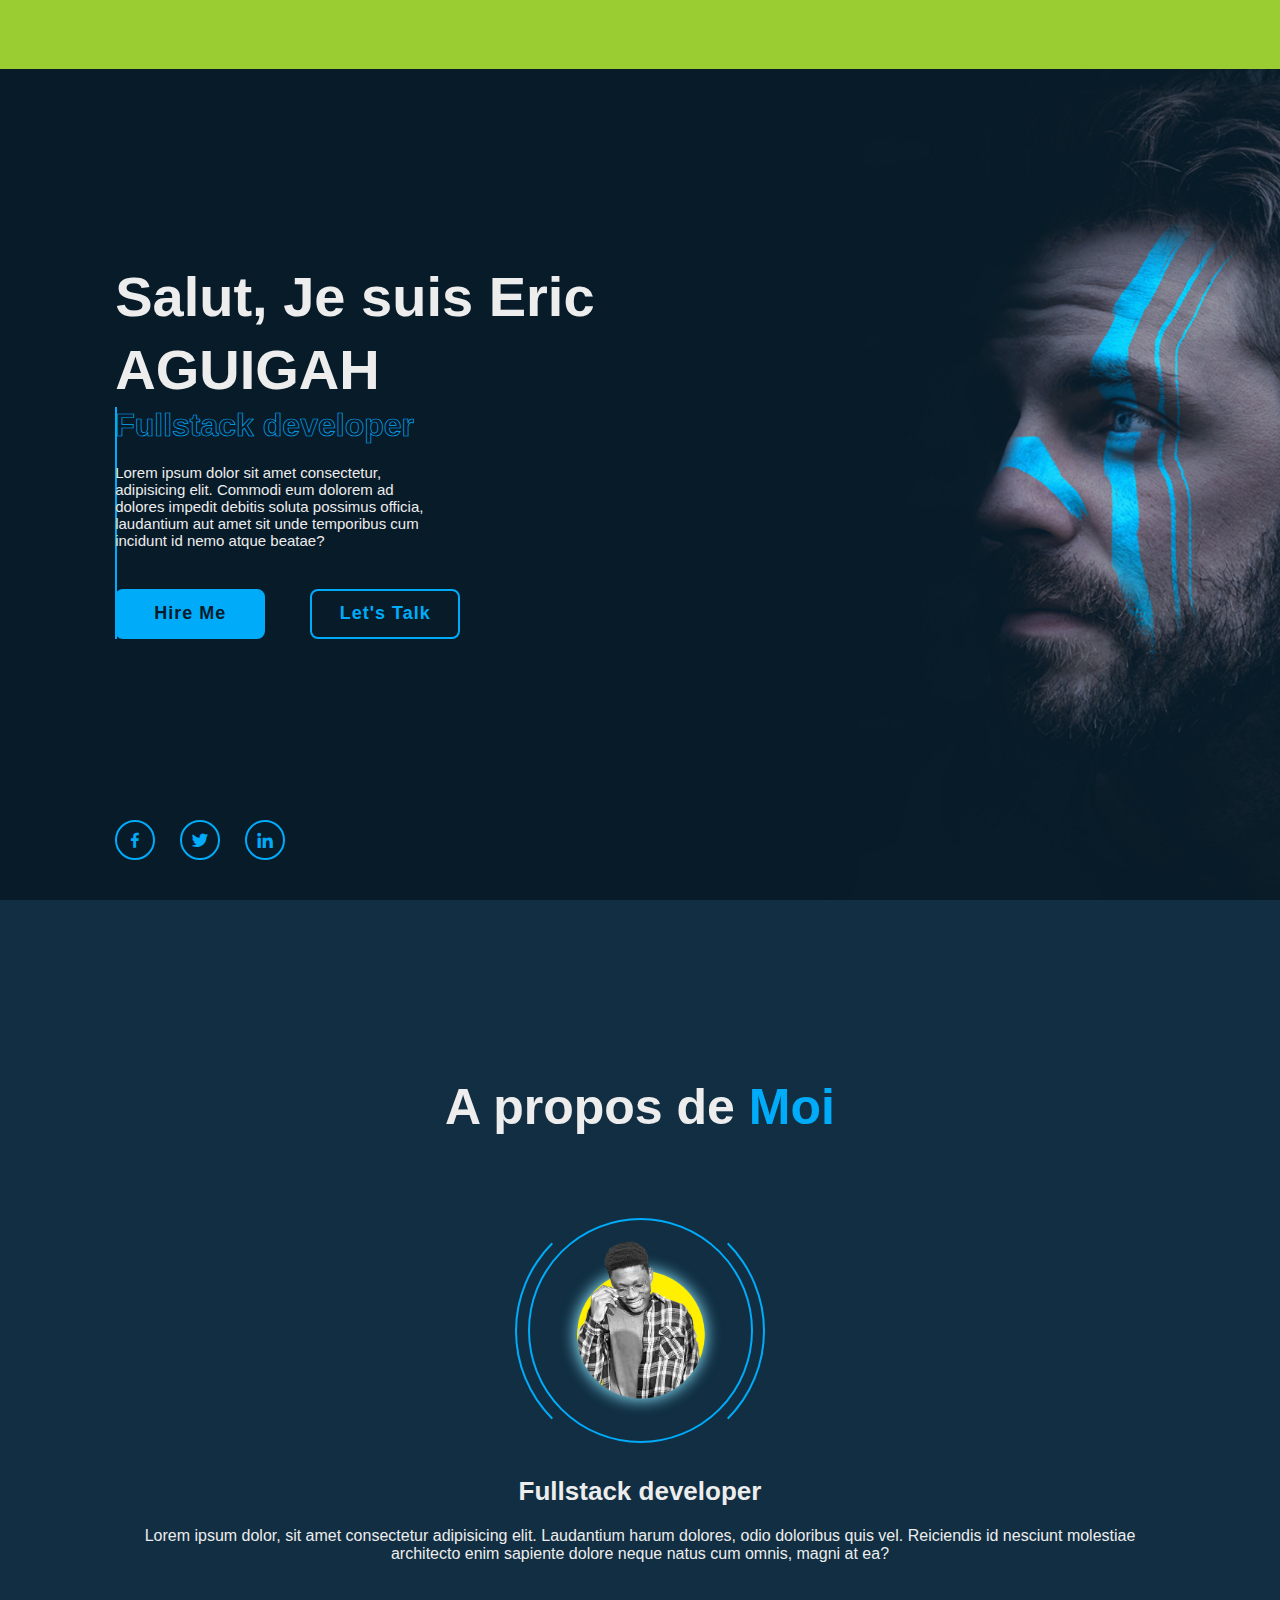
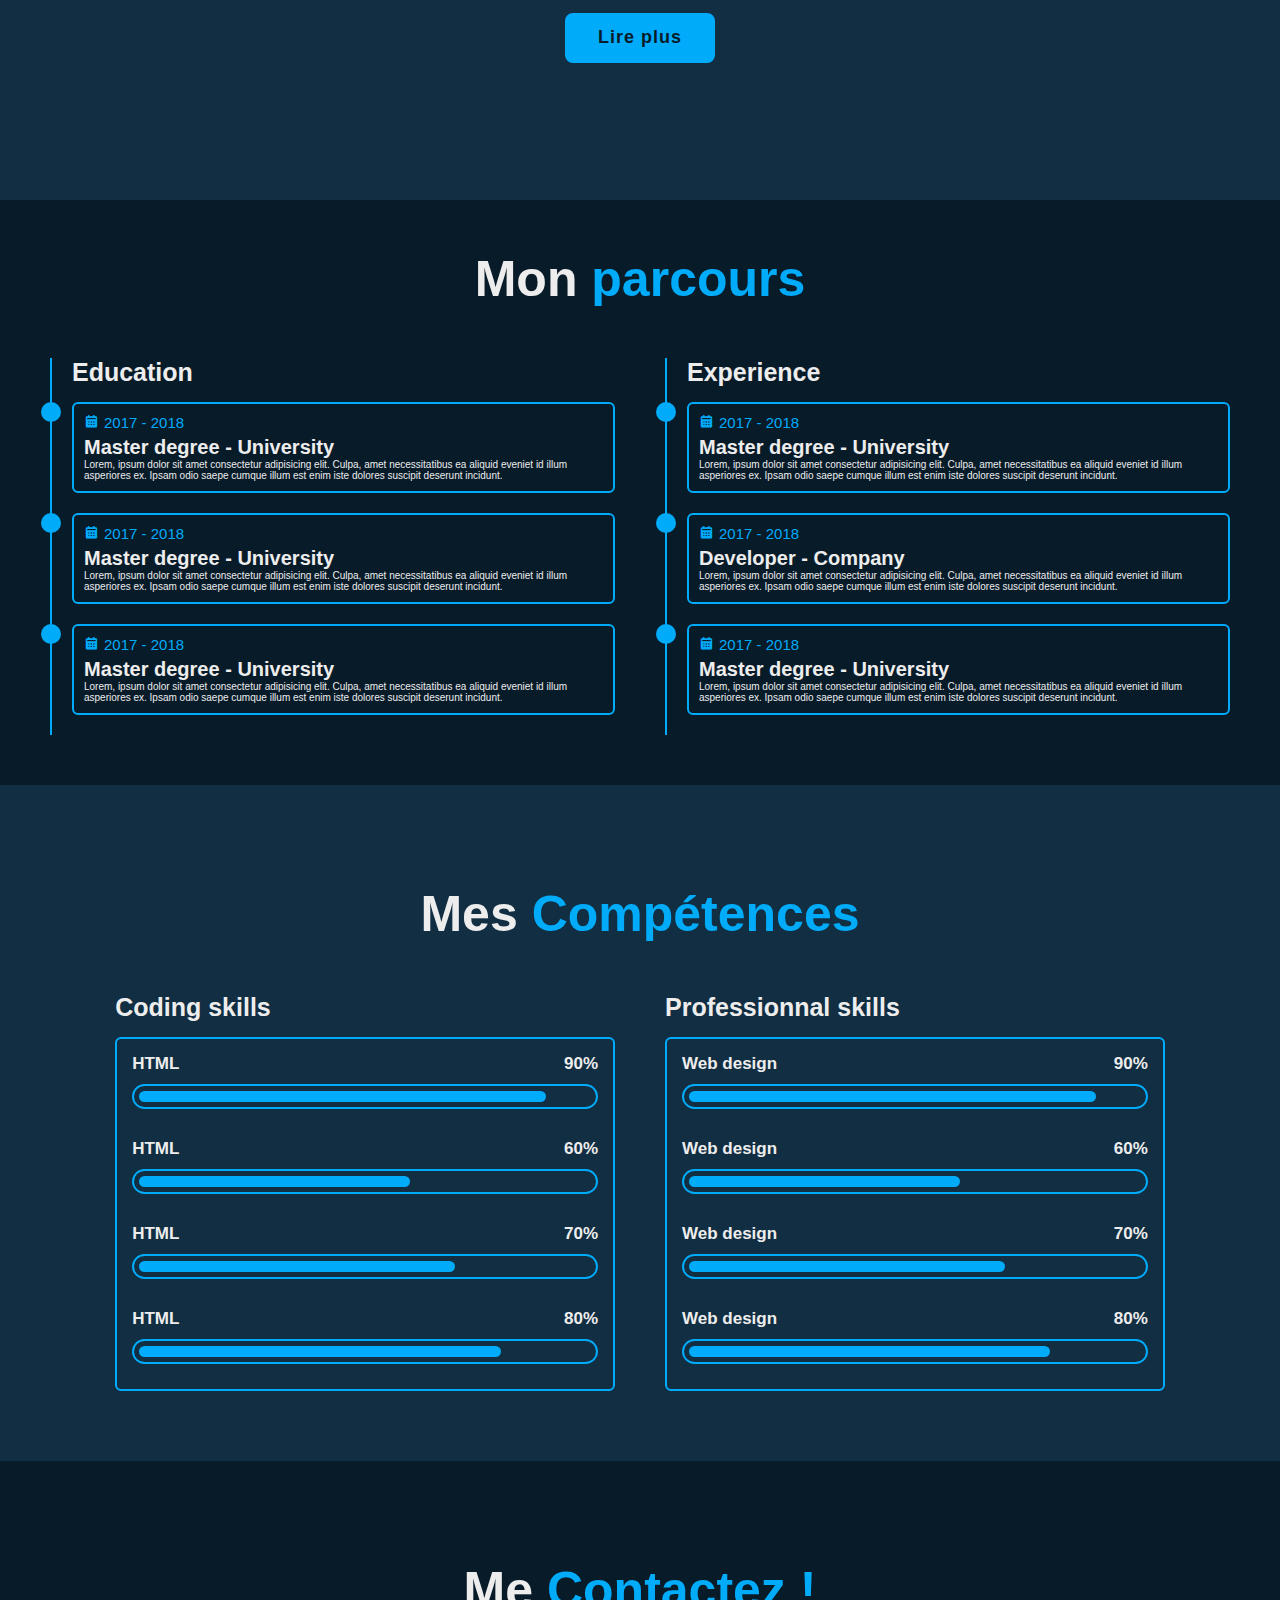
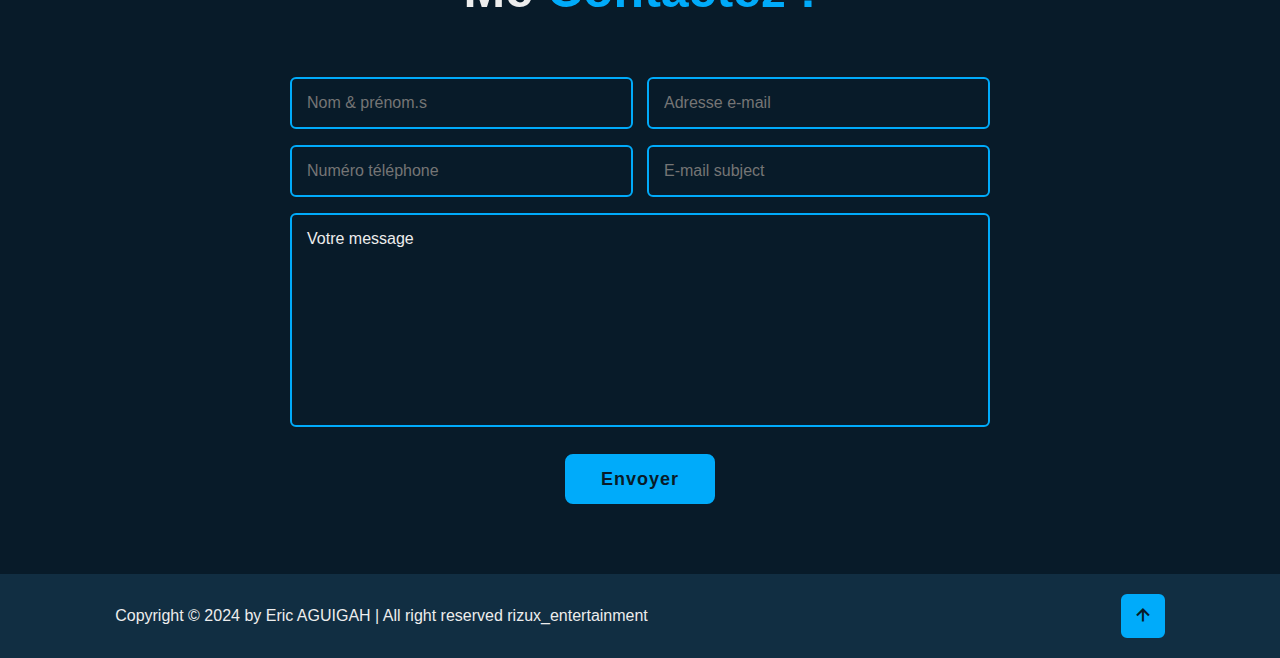
==== index.html @ 4c7e25c9 "Upload V1 de mon portfolio" ====
<!DOCTYPE html>
<html lang="en">
<head>
    <meta charset="UTF-8">
    <meta name="viewport" content="width=device-width, initial-scale=1.0">
    <link rel="stylesheet" href="styles.css">
    <link href='https://unpkg.com/boxicons@2.1.4/css/boxicons.min.css' rel='stylesheet'>
    <title>Eric AGUIGAH | Portfolio</title>
</head>
<body>

    <header class="header">
        <a href="#" class="logo">Eric AGUIGAH. <span class="animate" style="--i:1;"></span></a>

        <div class="bx bx-menu" id="menu-icon"></div>
        <nav class="navbar">
            <a href="#home" class="active">Acceuil</a>
            <a href="#about">A propos</a>
            <a href="#education">Education</a>
            <a href="#skills">Compétences</a>
            <a href="#contact">Contact</a>

            <span class="active-nav"></span>
            <span class="animate" style="--i:2;"></span>
        </nav>
    </header>

    <section class="home" id="home">
        <div class="home-content">
            <h1>Salut, Je suis <span>Eric AGUIGAH</span></h1>
            <div class="text-animate">
                <h3>Fullstack developer</h3>
                <p>Lorem ipsum dolor sit amet consectetur, adipisicing elit. Commodi eum dolorem ad dolores impedit debitis soluta possimus officia, laudantium aut amet sit unde temporibus cum incidunt id nemo atque beatae?</p>
                <div class="btn-box">
                    <a href="#" class="btn">Hire Me</a>
                    <a href="#" class="btn">Let's Talk</a>
                </div>
            </div>
            <div class="home-sci">
                <a href="#"><i class="bx bxl-facebook"></i></a>
                <a href="#"><i class="bx bxl-twitter"></i></a>
                <a href="#"><i class="bx bxl-linkedin"></i></a>
            </div>
            <div class="home-imgHover"></div>
        </div>
    </section>


    <!-- Design de la section a propos -->


    <section class="about" id="about">
        <h2 class="heading">A propos de <span>Moi</span></h2>
        <div class="about-img">
            <img src="images/Moi Profil.png" alt="">
            <span class="circle-spin"></span>
        </div>

        <div class="about-content">
            <h3>Fullstack developer</h3>
            <p>Lorem ipsum dolor, sit amet consectetur adipisicing elit. Laudantium harum dolores, odio doloribus quis vel. Reiciendis id nesciunt molestiae architecto enim sapiente dolore neque natus cum omnis, magni at ea?</p>
        </div>

        <div class="btn-box btns">
            <a href="#" class="btn">Lire plus</a>
        </div>
    </section>


    <!-- Design de la section education -->

    <section class="education" id="education">
        <h2 class="heading">Mon <span>parcours</span></h2>
        <div class="education-row">
            <div class="education-column">
                <h3 class="title">Education</h3>
                <div class="education-box">
                    <div class="education-content">
                        <div class="content">
                            <div class="year"><i class="bx bxs-calendar"></i>2017 - 2018</div>
                            <h3>Master degree - University</h3>
                            <p>Lorem, ipsum dolor sit amet consectetur adipisicing elit. Culpa, amet necessitatibus ea aliquid eveniet id illum asperiores ex. Ipsam odio saepe cumque illum est enim iste dolores suscipit deserunt incidunt.</p>

                        </div>
                    </div>

                    <div class="education-content">
                        <div class="content">
                            <div class="year"><i class="bx bxs-calendar"></i>2017 - 2018</div>
                            <h3>Master degree - University</h3>
                            <p>Lorem, ipsum dolor sit amet consectetur adipisicing elit. Culpa, amet necessitatibus ea aliquid eveniet id illum asperiores ex. Ipsam odio saepe cumque illum est enim iste dolores suscipit deserunt incidunt.</p>
                            
                        </div>
                    </div>

                    <div class="education-content">
                        <div class="content">
                            <div class="year"><i class="bx bxs-calendar"></i>2017 - 2018</div>
                            <h3>Master degree - University</h3>
                            <p>Lorem, ipsum dolor sit amet consectetur adipisicing elit. Culpa, amet necessitatibus ea aliquid eveniet id illum asperiores ex. Ipsam odio saepe cumque illum est enim iste dolores suscipit deserunt incidunt.</p>
                            
                        </div>
                    </div>

                    
                </div>
            </div>

            <div class="education-column">
                <h3 class="title">Experience</h3>
                <div class="education-box">
                    <div class="education-content">
                        <div class="content">
                            <div class="year"><i class="bx bxs-calendar"></i>2017 - 2018</div>
                            <h3>Master degree - University</h3>
                            <p>Lorem, ipsum dolor sit amet consectetur adipisicing elit. Culpa, amet necessitatibus ea aliquid eveniet id illum asperiores ex. Ipsam odio saepe cumque illum est enim iste dolores suscipit deserunt incidunt.</p>

                        </div>
                    </div>

                    <div class="education-content">
                        <div class="content">
                            <div class="year"><i class="bx bxs-calendar"></i>2017 - 2018</div>
                            <h3>Developer - Company</h3>
                            <p>Lorem, ipsum dolor sit amet consectetur adipisicing elit. Culpa, amet necessitatibus ea aliquid eveniet id illum asperiores ex. Ipsam odio saepe cumque illum est enim iste dolores suscipit deserunt incidunt.</p>
                            
                        </div>
                    </div>

                    <div class="education-content">
                        <div class="content">
                            <div class="year"><i class="bx bxs-calendar"></i>2017 - 2018</div>
                            <h3>Master degree - University</h3>
                            <p>Lorem, ipsum dolor sit amet consectetur adipisicing elit. Culpa, amet necessitatibus ea aliquid eveniet id illum asperiores ex. Ipsam odio saepe cumque illum est enim iste dolores suscipit deserunt incidunt.</p>
                            
                        </div>
                    </div>

                    
                </div>
            </div>
        </div>
    </section>

    <!-- Design de la section compétences -->


    <section class="skills" id="skills">
        <h2 class="heading">Mes <span>Compétences</span></h2>
        <div class="skills-row">
            <div class="skills-column">
                <h3 class="title">Coding skills</h3>
                <div class="skills-box">
                    <div class="skills-content">
                        <div class="progress">
                            <h3>HTML <span>90%</span></h3>
                            <div class="bar"><span></span></div>
                        </div>

                        <div class="progress">
                            <h3>HTML <span>60%</span></h3>
                            <div class="bar"><span></span></div>
                        </div>

                        <div class="progress">
                            <h3>HTML <span>70%</span></h3>
                            <div class="bar"><span></span></div>
                        </div>

                        <div class="progress">
                            <h3>HTML <span>80%</span></h3>
                            <div class="bar"><span></span></div>
                        </div>
                    </div>
                </div>
            </div>

            <div class="skills-column">
                <h3 class="title">Professionnal skills</h3>
                <div class="skills-box">
                    <div class="skills-content">
                        <div class="progress">
                            <h3>Web design <span>90%</span></h3>
                            <div class="bar"><span></span></div>
                        </div>

                        <div class="progress">
                            <h3>Web design <span>60%</span></h3>
                            <div class="bar"><span></span></div>
                        </div>

                        <div class="progress">
                            <h3>Web design <span>70%</span></h3>
                            <div class="bar"><span></span></div>
                        </div>

                        <div class="progress">
                            <h3>Web design <span>80%</span></h3>
                            <div class="bar"><span></span></div>
                        </div>
                    </div>
                </div>
            </div>
        </div>
    </section>

    <!-- Design de la section contact -->

    <section class="contact" id="contact">
        <h2 class="heading">Me <span>Contactez !</span></h2>
        <form action="#">
            <div class="input-box">
                <div class="input-field">
                    <input type="text" name="NomComplet" placeholder="Nom & prénom.s" id="" required>
                    <span class="focus"></span>
                </div>

                <div class="input-field">
                    <input type="email" name="NomComplet" placeholder="Adresse e-mail" id="" required>
                    <span class="focus"></span>
                </div>
                
            </div>

            <div class="input-box">
                <div class="input-field">
                    <input type="number" name="NomComplet" placeholder="Numéro téléphone" id="" required>
                    <span class="focus"></span>
                </div>

                <div class="input-field">
                    <input type="text" name="NomComplet" placeholder="E-mail subject" id="" required>
                    <span class="focus"></span>
                </div>
                
            </div>

            <div class="textarea-field">
                <textarea name="" id="" cols="30" rows="10" placeholder="Votre message"></textarea>
                <span class="focus"></span>
            </div>

            <div class="btn-box btns">
                <button type="submit" class="btn">Envoyer</button>
            </div>
        </form>
    </section>

    <!-- Design de la section footer -->


    <footer class="footer">
        <div class="footer-text">
            <p>Copyright &copy; 2024 by Eric AGUIGAH | All right reserved rizux_entertainment</p>
        </div>

        <div class="footer-iconTop">
            <a href=""><i class="bx bx-up-arrow-alt"></i></a>
        </div>
    </footer>

    <script src="script.js"></script>
</body>
</html>
---- styles.css ----
* {
  margin: 0;
  padding: 0;
  text-decoration: none;
  box-sizing: border-box;
  border: none;
  scroll-behavior: smooth;
  font-family: "Poppins", sans-serif;
}

:root {
  --bg-color: #081b29;
  --second-bg-color: #112e42;
  --text-color: #ededed;
  --main-color: #00abfa;
}

html {
  font-size: 62.5%;
  overflow-x: hidden;
}

body {
  background: var(--bg-color);
  color: var(--text-color);
}

.header {
  position: fixed;
  top: 0;
  left: 0;
  width: 100%;
  padding: 2rem 9%;
  display: flex;
  justify-content: space-between;
  background: transparent;
  align-items: center;
  z-index: 100;
  transition: 0.3s;
}

.header.sticky {
  background: var(--bg-color);
}

.logo {
  font-size: 2.5rem;
  color: var(--text-color);
  font-weight: 600;
}

.navbar a {
  font-size: 1.7rem;
  color: var(--text-color);
  font-weight: 500;
  margin-left: 3.5rem;
  transition: 0.3s;
}

.navbar a:hover,
.navbar a.active {
  color: var(--main-color);
}

#menu-icon {
  font-size: 3.5rem;
  color: var(--text-color);
  cursor: pointer;
  display: none;
}

section {
  min-height: 100vh;
  padding: 10rem 9% 2rem;
}

.home {
  display: flex;
  align-items: center;
  padding: 0 9%;
  background: url("images/home.jpg") no-repeat;
  background-size: cover;
}

.home-content {
  max-width: 60rem;
  z-index: 99;
}

.home-content h1 {
  font-size: 5.6rem;
  font-weight: 700;
  line-height: 1.3;
}

.home-content h1 span {
  color: var(--text-color);
}

.home-content .text-animate {
  position: relative;
  width: 32.9rem;
}

.home-content .text-animate h3 {
  font-size: 3.2rem;
  font-weight: 700;
  color: transparent;
  -webkit-text-stroke: 0.7px var(--main-color);
  background-image: linear-gradient(var(--main-color), var(--main-color));
  background-repeat: no-repeat;
  -webkit-background-clip: text;
  background-position: -33rem 0;
  animation: homeBgText 6s linear infinite;
  animation-delay: ss2s;
}

.home-content .text-animate h3::before {
  content: "";
  position: absolute;
  top: 0;
  left: 0;
  width: 0;
  height: 100%;
  border-right: 2px solid var(--main-color);
  z-index: -1;
  animation: homeCursorText 6s linear infinite;
  animation-delay: 2s;
}

.home-content p {
  font-size: 1.5rem;
  margin: 2rem 0 4rem;
}

.btn-box {
  position: relative;
  display: flex;
  justify-content: space-between;
  width: 34.5rem;
  height: 5rem;
}

.btn-box .btn {
  position: relative;
  display: inline-flex;
  justify-content: center;
  align-items: center;
  width: 15rem;
  height: 100%;
  background: var(--main-color);
  border: 0.2rem solid var(--main-color);
  border-radius: 0.8rem;
  font-size: 1.8rem;
  font-weight: 600;
  letter-spacing: 0.1rem;
  color: var(--bg-color);
  z-index: 1;
  transition: 0.5s;
  overflow: hidden;
}

.btn-box .btn:hover {
  color: var(--main-color);
}

.btn-box .btn:nth-child(2) {
  background: transparent;
  color: var(--main-color);
}

.btn-box .btn:nth-child(2):hover {
  background: var(--bg-color);
}

.btn-box .btn:nth-child(2)::before {
  background: var(--main-color);
}

.btn-box .btn::before {
  content: "";
  position: absolute;
  top: 0;
  left: 0;
  width: 0;
  height: 100%;
  background: var(--bg-color);
  z-index: -1;
  transition: 0.5s;
}

.btn-box .btn:hover::before {
  width: 100%;
}

.home-sci {
  position: absolute;
  bottom: 4rem;
  width: 170px;
  display: flex;
  justify-content: space-between;
}

.home-sci a {
  position: relative;
  display: inline-flex;
  justify-content: center;
  align-items: center;
  width: 40px;
  height: 40px;
  background: transparent;
  border: 0.2rem solid var(--main-color);
  border-radius: 50%;
  font-size: 20px;
  color: var(--main-color);
  z-index: 1;
  overflow: hidden;
}

.home-sci a:hover {
  color: var(--bg-color);
}

.home-sci a::before {
  content: "";
  position: absolute;
  top: 0;
  left: 0;
  width: 0;
  height: 100%;
  background: var(--main-color);
  z-index: -1;
  transition: 0.5s;
}

.home-sci a:hover::before {
  width: 100%;
}

.home-imgHover {
  position: absolute;
  top: 0;
  right: 0;
  width: 45%;
  height: 100%;
  background: transparent;
  /* border: 2px solid red; */
  transition: 3s;
}

.home-imgHover:hover {
  background: var(--bg-color);
  opacity: 0.8;
}

.about {
  display: flex;
  justify-content: center;
  align-items: center;
  flex-direction: column;
  gap: 2rem;
  background: var(--second-bg-color);
  padding-bottom: 6rem;
}

.heading {
  font-size: 5rem;
  margin-bottom: 5rem;
  text-align: center;
}

span {
  color: var(--main-color);
}

.about-img {
  position: relative;
  width: 25rem;
  height: 25rem;
  border-radius: 50%;
  display: flex;
  justify-content: center;
  align-items: center;
}

.about-img img {
  width: 90%;
  border-radius: 50%;
  border: 0.2rem solid var(--main-color);
}

.about-img .circle-spin {
  position: absolute;
  top: 50%;
  left: 50%;
  transform: translate(-50%, -50%) rotate(0);
  width: 100%;
  height: 100%;
  border-radius: 50%;
  border: 0.2rem solid var(--second-bg-color);
  border: 0.2rem solid var(--second-bg-color);
  border-left: 0.2rem solid var(--main-color);
  border-right: 0.2rem solid var(--main-color);
  animation: aboutSpinner 6s linear infinite;
}

.about-content {
  text-align: center;
}

.about-content h3 {
  font-size: 2.6rem;
}

.about-content p {
  font-size: 1.6rem;
  margin: 2rem 0 3rem;
}

.btn-box.btns {
  display: inline-block;
  width: 15rem;
}

.btn-box.btns a::before {
  background: var(--second-bg-color);
}

.education {
  display: flex;
  justify-content: center;
  align-items: center;
  flex-direction: column;
  min-height: auto;
  padding: 5rem;
}

.education .education-row {
  display: flex;
  flex-wrap: wrap;
  gap: 5rem;
}

.education-row .education-column {
  flex: 1 1 40rem;
}

.education-column .title {
  font-size: 2.5rem;
  margin: 0 0 1.5rem 2rem;
}

.education-column {
  border-left: 0.2rem solid var(--main-color);
}

.education-box .education-content {
  position: relative;
  padding-left: 2rem;
}

.education-box .education-content::before {
  content: "";
  position: absolute;
  top: 0;
  left: -1.1rem;
  width: 2rem;
  height: 2rem;
  background: var(--main-color);
  border-radius: 50%;
}

.education-content .content {
  position: relative;
  padding: 1rem;
  border: 0.2rem solid var(--main-color);
  margin-bottom: 2rem;
  border-radius: 0.6rem;
  overflow: hidden;
}

.education-content .content::before {
  content: "";
  position: absolute;
  top: 0;
  left: 0;
  width: 0;
  height: 100%;
  background: var(--second-bg-color);
  z-index: -1;
  transition: 0.5s;
}

.education-content .content:hover:before {
  width: 100%;
}

.education-content .content .year {
  font-size: 1.5rem;
  color: var(--main-color);
  padding-bottom: 0.5rem;
}

.education-content .content .year i {
  padding-right: 0.5rem;
}

.education-content .content h3 {
  font-size: 2rem;
}

.skills {
  min-height: auto;
  padding-bottom: 7rem;
  background: var(--second-bg-color);
}

.skills .skills-row {
  display: flex;
  flex-wrap: wrap;
  gap: 5rem;
}

.skills-row .skills-column {
  flex: 1 1 40rem;
}

.skills-column .title {
  font-size: 2.5rem;
  margin: 0 0 1.5rem;
}

.skills-box .skills-content {
  position: relative;
  border: 0.2rem solid var(--main-color);
  border-radius: 0.6rem;
  padding: 0.5rem 1.5rem;
  z-index: 1;
  overflow: hidden;
}

.skills-box .skills-content::before {
  content: "";
  position: absolute;
  top: 0;
  left: 0;
  width: 0;
  height: 100%;
  background: var(--bg-color);
  z-index: -1;
  transition: 0.5s;
}

.skills-box .skills-content:hover::before {
  width: 100%;
}

.skills-content .progress {
  padding: 1rem 0;
}

.skills-content .progress h3 {
  font-size: 1.7rem;
  display: flex;
  justify-content: space-between;
}

.skills-content .progress h3 span {
  color: var(--text-color);
}

.skills-content .progress .bar {
  height: 2.5rem;
  border: 0.2rem solid var(--main-color);
  border-radius: 6rem;
  padding: 0.5rem;
  margin: 1rem 0;
}

.skills-content .progress .bar span {
  display: block;
  height: 100%;
  border-radius: 3rem;
  background: var(--main-color);
}

.skills-column:nth-child(1) .skills-content .progress:nth-child(1) .bar span {
  width: 90%;
}

.skills-column:nth-child(1) .skills-content .progress:nth-child(2) .bar span {
  width: 60%;
}

.skills-column:nth-child(1) .skills-content .progress:nth-child(3) .bar span {
  width: 70%;
}

.skills-column:nth-child(1) .skills-content .progress:nth-child(4) .bar span {
  width: 80%;
}

.skills-column:nth-child(2) .skills-content .progress:nth-child(1) .bar span {
  width: 90%;
}

.skills-column:nth-child(2) .skills-content .progress:nth-child(2) .bar span {
  width: 60%;
}

.skills-column:nth-child(2) .skills-content .progress:nth-child(3) .bar span {
  width: 70%;
}

.skills-column:nth-child(2) .skills-content .progress:nth-child(4) .bar span {
  width: 80%;
}

/* Contact design */

.contact {
  min-height: auto;
  padding-bottom: 7rem;
}

.contact form {
  max-width: 70rem;
  margin: 0 auto;
  text-align: center;
}

.contact form .input-box {
  position: relative;
  display: flex;
  justify-content: space-between;
  flex-wrap: wrap;
}

.contact form .input-box .input-field {
  position: relative;
  width: 49%;
  margin: 0.8rem 0;
}

.contact form .input-box .input-field input,
.contact form .textarea-field textarea {
  width: 100%;
  height: 100%;
  padding: 1.5rem;
  font-size: 1.6rem;
  color: var(--text-color);
  background: transparent;
  border-radius: 0.6rem;
  border: 0.2rem solid var(--main-color);
}

.contact form .input-box .input-field input::placeholder {
}

.contact form .textarea-field textarea::placeholder {
  color: var(--text-color);
}

.contact form .focus {
  position: absolute;
  top: 0;
  left: 0;
  width: 0;
  height: 100%;
  background: var(--second-bg-color);
  border-radius: 0.6rem;
  z-index: -1;
  transition: 0.5s;
}

/* .contact form .textarea-field textarea:valid~.focus */

.contact form .input-box .input-field input:focus ~ .focus,
.contact form .input-box .input-field input:valid ~ .focus,
.contact form .textarea-field textarea:focus ~ .focus {
  width: 100%;
}

.contact form .textarea-field {
  position: relative;
  margin: 0.8rem 0 2.7rem;
  display: flex;
}

.contact form .textarea-field textarea {
  resize: none;
}

.contact form .btn-box.btns .btn {
  cursor: pointer;
}

.footer {
  display: flex;
  justify-content: space-between;
  align-items: center;
  flex-wrap: wrap;
  padding: 2rem 9%;
  background: var(--second-bg-color);
}

.footer-text {
  font-size: 1.6rem;
}

.footer-iconTop a {
  position: relative;
  display: inline-flex;
  justify-content: center;
  align-items: center;
  padding: 0.8rem;
  background: var(--main-color);
  border: 0.2rem solid var(--main-color);
  border-radius: 0.6rem;
  z-index: 1;
  overflow: hidden;
}

.footer-iconTop a::before {
  content: "";
  position: absolute;
  top: 0;
  left: 0;
  width: 0;
  height: 100%;
  background: var(--second-bg-color);
  z-index: -1;
  transition: 0.5s;
}

.footer-iconTop a:hover::before {
  width: 100%;
}

.footer-iconTop a i {
  font-size: 2.4rem;
  color: var(--bg-color);
  transition: 0.5s;
}

.footer-iconTop a:hover i {
  color: var(--main-color);
}

/* animation reload and scroll */

.animate {
  position: absolute;
  top: 0;
  left: 0;
  width: 100%;
  height: 100%;
  background: yellowgreen;
  z-index: 98;
  /* animation: animate 3s infinite ease-in-out; */
}

@media (max-width: 1200px) {
  html {
    font-size: 55%;
  }
}

@media (max-width: 991px) {
  .header {
    padding: 2rem 4%;
  }

  section {
    padding: 10rem 4% 2rem;
  }

  .home {
    padding: 0 4%;
  }

  .footer {
    padding: 2rem 4%;
  }
}

@media (max-width: 768px) {
  .header {
    /* padding: 2rem 4%; */
    background: var(--bg-color);
  }

  #menu-icon {
    display: block;
  }

  .navbar {
    position: absolute;
    top: 100%;
    left: -100%;
    width: 100%;
    padding: 1rem 4%;
    z-index: 1;
    background: var(--main-color);
    box-shadow: 0 0.5rem 1rem rgba(0, 0, 0, 0.2);
    transition: 0.25s ease;
    transition-delay: 0.25s;
  }

  .navbar.active {
    left: 0;
    transition-delay: 0s;
  }

  .navbar .active-nav {
    position: absolute;
    top: 0;
    left: -100%;
    width: 100%;
    height: 100%;
    background: var(--bg-color);
    border-top: 0.1rem solid rgba(0, 0, 0, 0.2);
    z-index: -1;
    transition: 0.25s ease;
    transition-delay: 0s;
  }

  .navbar.active .active-nav {
    left: 0;
    transition-delay: 0.25s;
  }

  .navbar a {
    display: block;
    font-size: 2rem;
    margin: 3rem 0;
    transform: translateX(-20rem);
    transition: 0.25s ease;
    transition-delay: 0s;
  }

  .navbar.active a {
    transform: translateX(0);
    transition-delay: 0.25s;
  }

  .home-imgHover {
    pointer-events: none;
    background: var(--bg-color);
    opacity: 0.6;
  }
}

@media (max-width: 520px) {
  html {
    font-size: 50%;
  }

  .home-content h1 {
    display: flex;
    flex-direction: column;
  }

  .home-sci {
    width: 160px;
  }

  .home-sci a {
    width: 38px;
    height: 38px;
  }
}

@media (max-width: 462px) {
  .home-content h1 {
    font-size: 5.2rem;
  }

  .education {
    padding: 10rem 4% 5rem 5%;
  }

  .contact form .input-box .input-field {
    width: 100%;
  }

  .footer {
    flex-direction: column-reverse;
  }

  .footer p {
    margin-top: 2rem;
    text-align: center;
  }
}

@media (max-width: 371px) {
  .home {
    justify-content: center;
    /* transition: .5s ease; */
  }

  .home-content {
    display: flex;
    align-items: center;
    flex-direction: column;
    text-align: center;
  }

  .home-content h1 {
    font-size: 5rem;
  }
}

/* keyframe animation  */

@keyframes homeBgText {
  0%,
  10%,
  100% {
    background-position: -33rem 0;
  }

  65%,
  85% {
    background-position: 0 0;
  }
}

@keyframes homeCursorText {
  0%,
  10%,
  100% {
    width: 0;
  }

  65%,
  78%,
  85% {
    width: 100%;
    opacity: 1;
  }

  75%,
  81% {
    opacity: 0;
  }
}

@keyframes aboutSpinner {
  100% {
    transform: translate(-50%, -50%) rotate(360deg);
  }
}
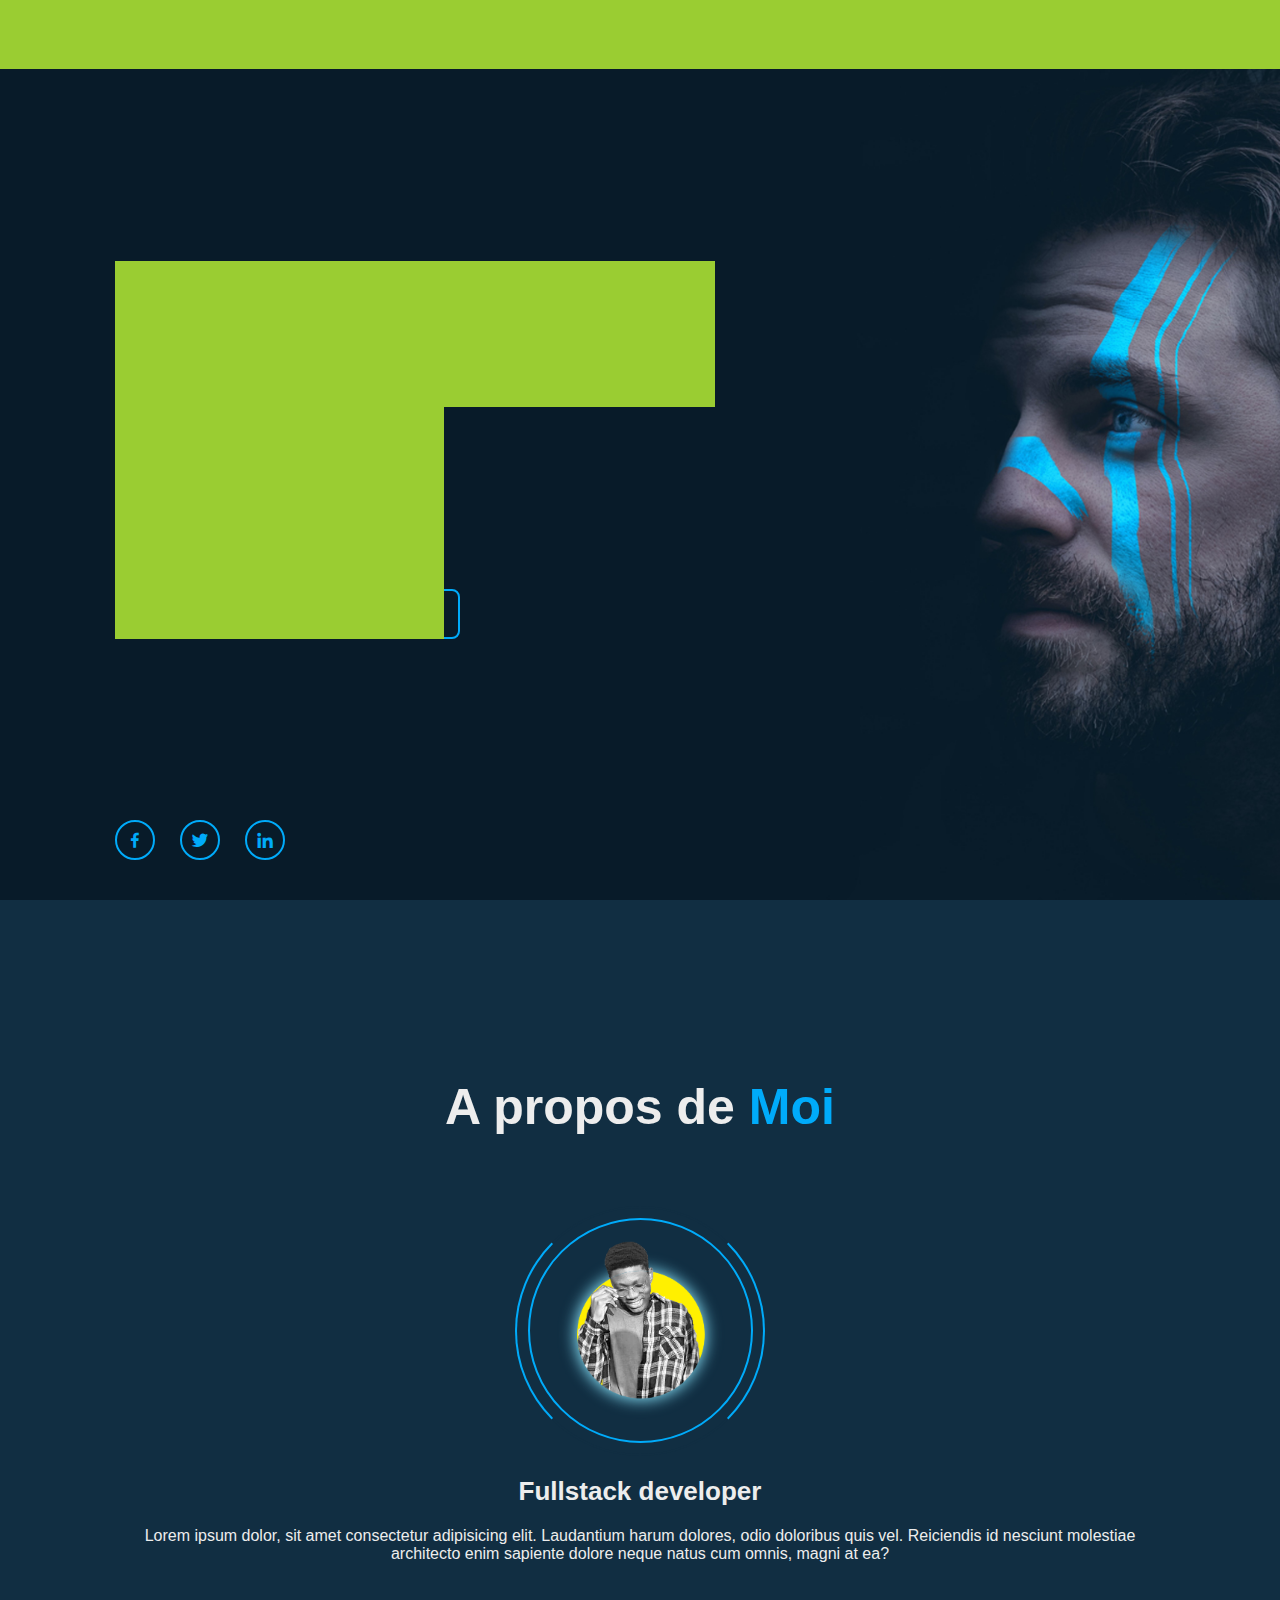
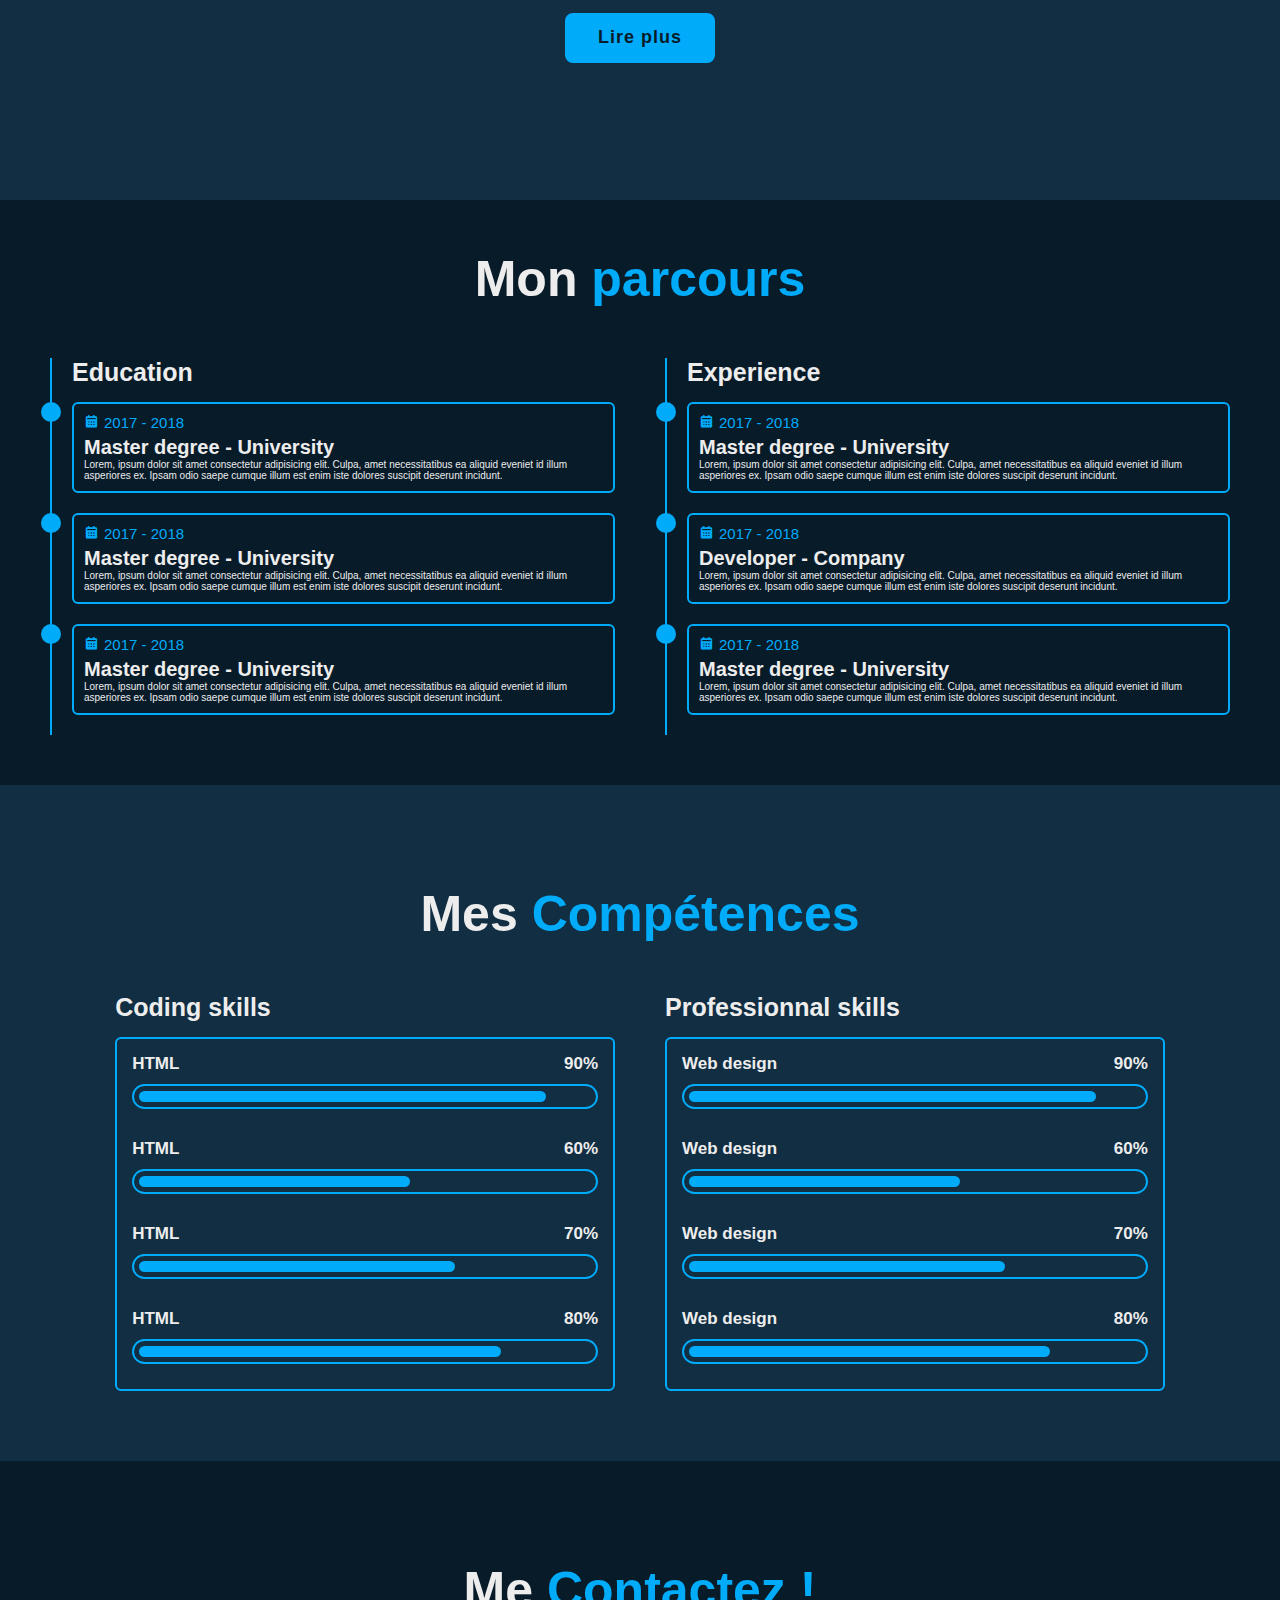
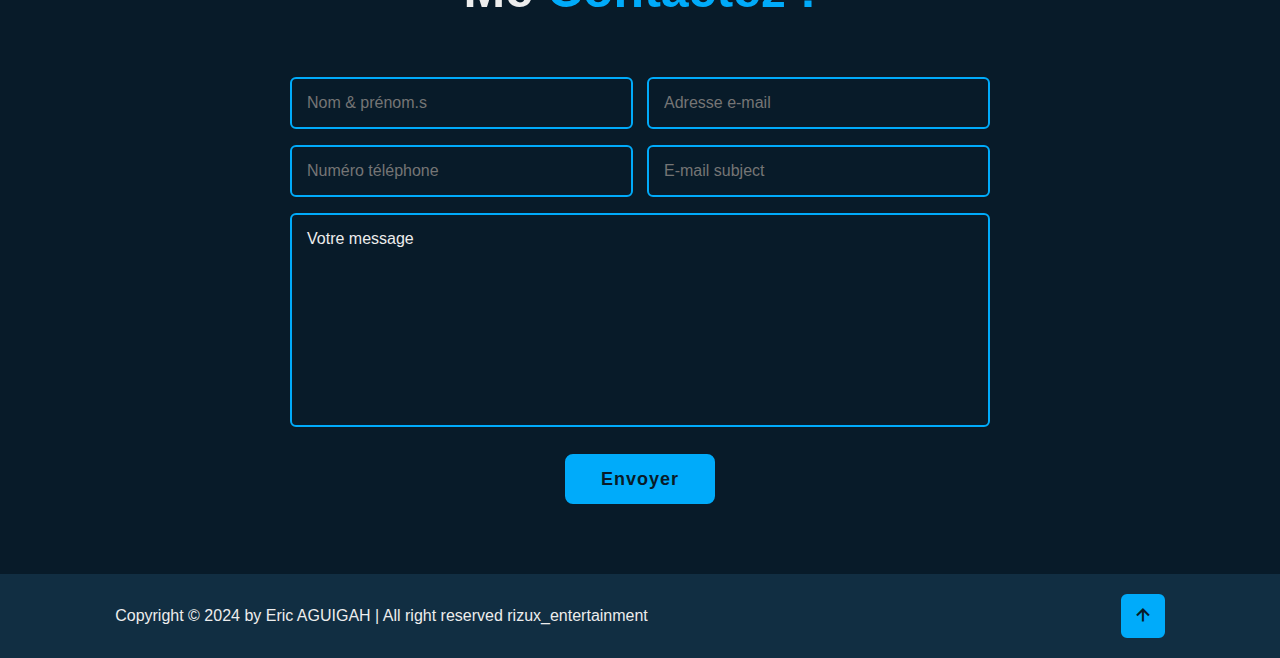
==== commit 21ada2e9: "Avancée mineure" ====
--- a/index.html
+++ b/index.html
@@ -1,264 +1,337 @@
 <!DOCTYPE html>
 <html lang="en">
-<head>
-    <meta charset="UTF-8">
-    <meta name="viewport" content="width=device-width, initial-scale=1.0">
-    <link rel="stylesheet" href="styles.css">
-    <link href='https://unpkg.com/boxicons@2.1.4/css/boxicons.min.css' rel='stylesheet'>
+  <head>
+    <meta charset="UTF-8" />
+    <meta name="viewport" content="width=device-width, initial-scale=1.0" />
+    <link rel="stylesheet" href="styles.css" />
+    <link
+      href="https://unpkg.com/boxicons@2.1.4/css/boxicons.min.css"
+      rel="stylesheet"
+    />
     <title>Eric AGUIGAH | Portfolio</title>
-</head>
-<body>
-
+  </head>
+  <body>
     <header class="header">
-        <a href="#" class="logo">Eric AGUIGAH. <span class="animate" style="--i:1;"></span></a>
-
-        <div class="bx bx-menu" id="menu-icon"></div>
-        <nav class="navbar">
-            <a href="#home" class="active">Acceuil</a>
-            <a href="#about">A propos</a>
-            <a href="#education">Education</a>
-            <a href="#skills">Compétences</a>
-            <a href="#contact">Contact</a>
-
-            <span class="active-nav"></span>
-            <span class="animate" style="--i:2;"></span>
-        </nav>
+      <a href="#" class="logo"
+        >Eric AGUIGAH. <span class="animate" style="--i:1;"></span
+      ></a>
+
+      <div class="bx bx-menu" id="menu-icon"><span class="animate" style="--i:2;"></span></div>
+      <nav class="navbar">
+        <a href="#home" class="active">Acceuil</a>
+        <a href="#about">A propos</a>
+        <a href="#education">Education</a>
+        <a href="#skills">Compétences</a>
+        <a href="#contact">Contact</a>
+
+        <span class="active-nav"></span>
+        <span class="animate" style="--i:2;"></span>
+      </nav>
     </header>
 
-    <section class="home" id="home">
-        <div class="home-content">
-            <h1>Salut, Je suis <span>Eric AGUIGAH</span></h1>
-            <div class="text-animate">
-                <h3>Fullstack developer</h3>
-                <p>Lorem ipsum dolor sit amet consectetur, adipisicing elit. Commodi eum dolorem ad dolores impedit debitis soluta possimus officia, laudantium aut amet sit unde temporibus cum incidunt id nemo atque beatae?</p>
-                <div class="btn-box">
-                    <a href="#" class="btn">Hire Me</a>
-                    <a href="#" class="btn">Let's Talk</a>
-                </div>
-            </div>
-            <div class="home-sci">
-                <a href="#"><i class="bx bxl-facebook"></i></a>
-                <a href="#"><i class="bx bxl-twitter"></i></a>
-                <a href="#"><i class="bx bxl-linkedin"></i></a>
-            </div>
-            <div class="home-imgHover"></div>
-        </div>
-    </section>
-
+    <section class="home show-animate" id="home" >
+      <div class="home-content">
+        <h1>Salut, Je suis <span>Eric AGUIGAH</span><span class="animate" style="--i:2;"></span></h1>
+        <div class="text-animate">
+          <h3>Fullstack developer</h3>
+          <span class="animate" style="--i:3;"></span>
+          <p>
+            Lorem ipsum dolor sit amet consectetur, adipisicing elit. Commodi
+            eum dolorem ad dolores impedit debitis soluta possimus officia,
+            laudantium aut amet sit unde temporibus cum incidunt id nemo atque
+            beatae?
+          </p>
+          <div class="btn-box">
+            <a href="#" class="btn">Hire Me</a>
+            <a href="#" class="btn">Let's Talk</a>
+          </div>
+        </div>
+        <div class="home-sci">
+          <a href="#"><i class="bx bxl-facebook"></i></a>
+          <a href="#"><i class="bx bxl-twitter"></i></a>
+          <a href="#"><i class="bx bxl-linkedin"></i></a>
+        </div>
+        <div class="home-imgHover"></div>
+      </div>
+    </section>
 
     <!-- Design de la section a propos -->
 
-
     <section class="about" id="about">
-        <h2 class="heading">A propos de <span>Moi</span></h2>
-        <div class="about-img">
-            <img src="images/Moi Profil.png" alt="">
-            <span class="circle-spin"></span>
-        </div>
-
-        <div class="about-content">
-            <h3>Fullstack developer</h3>
-            <p>Lorem ipsum dolor, sit amet consectetur adipisicing elit. Laudantium harum dolores, odio doloribus quis vel. Reiciendis id nesciunt molestiae architecto enim sapiente dolore neque natus cum omnis, magni at ea?</p>
+      <h2 class="heading">A propos de <span>Moi</span></h2>
+      <div class="about-img">
+        <img src="images/Moi Profil.png" alt="" />
+        <span class="circle-spin"></span>
+      </div>
+
+      <div class="about-content">
+        <h3>Fullstack developer</h3>
+        <p>
+          Lorem ipsum dolor, sit amet consectetur adipisicing elit. Laudantium
+          harum dolores, odio doloribus quis vel. Reiciendis id nesciunt
+          molestiae architecto enim sapiente dolore neque natus cum omnis, magni
+          at ea?
+        </p>
+      </div>
+
+      <div class="btn-box btns">
+        <a href="#" class="btn">Lire plus</a>
+      </div>
+    </section>
+
+    <!-- Design de la section education -->
+
+    <section class="education" id="education">
+      <h2 class="heading">Mon <span>parcours</span></h2>
+      <div class="education-row">
+        <div class="education-column">
+          <h3 class="title">Education</h3>
+          <div class="education-box">
+            <div class="education-content">
+              <div class="content">
+                <div class="year">
+                  <i class="bx bxs-calendar"></i>2017 - 2018
+                </div>
+                <h3>Master degree - University</h3>
+                <p>
+                  Lorem, ipsum dolor sit amet consectetur adipisicing elit.
+                  Culpa, amet necessitatibus ea aliquid eveniet id illum
+                  asperiores ex. Ipsam odio saepe cumque illum est enim iste
+                  dolores suscipit deserunt incidunt.
+                </p>
+              </div>
+            </div>
+
+            <div class="education-content">
+              <div class="content">
+                <div class="year">
+                  <i class="bx bxs-calendar"></i>2017 - 2018
+                </div>
+                <h3>Master degree - University</h3>
+                <p>
+                  Lorem, ipsum dolor sit amet consectetur adipisicing elit.
+                  Culpa, amet necessitatibus ea aliquid eveniet id illum
+                  asperiores ex. Ipsam odio saepe cumque illum est enim iste
+                  dolores suscipit deserunt incidunt.
+                </p>
+              </div>
+            </div>
+
+            <div class="education-content">
+              <div class="content">
+                <div class="year">
+                  <i class="bx bxs-calendar"></i>2017 - 2018
+                </div>
+                <h3>Master degree - University</h3>
+                <p>
+                  Lorem, ipsum dolor sit amet consectetur adipisicing elit.
+                  Culpa, amet necessitatibus ea aliquid eveniet id illum
+                  asperiores ex. Ipsam odio saepe cumque illum est enim iste
+                  dolores suscipit deserunt incidunt.
+                </p>
+              </div>
+            </div>
+          </div>
+        </div>
+
+        <div class="education-column">
+          <h3 class="title">Experience</h3>
+          <div class="education-box">
+            <div class="education-content">
+              <div class="content">
+                <div class="year">
+                  <i class="bx bxs-calendar"></i>2017 - 2018
+                </div>
+                <h3>Master degree - University</h3>
+                <p>
+                  Lorem, ipsum dolor sit amet consectetur adipisicing elit.
+                  Culpa, amet necessitatibus ea aliquid eveniet id illum
+                  asperiores ex. Ipsam odio saepe cumque illum est enim iste
+                  dolores suscipit deserunt incidunt.
+                </p>
+              </div>
+            </div>
+
+            <div class="education-content">
+              <div class="content">
+                <div class="year">
+                  <i class="bx bxs-calendar"></i>2017 - 2018
+                </div>
+                <h3>Developer - Company</h3>
+                <p>
+                  Lorem, ipsum dolor sit amet consectetur adipisicing elit.
+                  Culpa, amet necessitatibus ea aliquid eveniet id illum
+                  asperiores ex. Ipsam odio saepe cumque illum est enim iste
+                  dolores suscipit deserunt incidunt.
+                </p>
+              </div>
+            </div>
+
+            <div class="education-content">
+              <div class="content">
+                <div class="year">
+                  <i class="bx bxs-calendar"></i>2017 - 2018
+                </div>
+                <h3>Master degree - University</h3>
+                <p>
+                  Lorem, ipsum dolor sit amet consectetur adipisicing elit.
+                  Culpa, amet necessitatibus ea aliquid eveniet id illum
+                  asperiores ex. Ipsam odio saepe cumque illum est enim iste
+                  dolores suscipit deserunt incidunt.
+                </p>
+              </div>
+            </div>
+          </div>
+        </div>
+      </div>
+    </section>
+
+    <!-- Design de la section compétences -->
+
+    <section class="skills" id="skills">
+      <h2 class="heading">Mes <span>Compétences</span></h2>
+      <div class="skills-row">
+        <div class="skills-column">
+          <h3 class="title">Coding skills</h3>
+          <div class="skills-box">
+            <div class="skills-content">
+              <div class="progress">
+                <h3>HTML <span>90%</span></h3>
+                <div class="bar"><span></span></div>
+              </div>
+
+              <div class="progress">
+                <h3>HTML <span>60%</span></h3>
+                <div class="bar"><span></span></div>
+              </div>
+
+              <div class="progress">
+                <h3>HTML <span>70%</span></h3>
+                <div class="bar"><span></span></div>
+              </div>
+
+              <div class="progress">
+                <h3>HTML <span>80%</span></h3>
+                <div class="bar"><span></span></div>
+              </div>
+            </div>
+          </div>
+        </div>
+
+        <div class="skills-column">
+          <h3 class="title">Professionnal skills</h3>
+          <div class="skills-box">
+            <div class="skills-content">
+              <div class="progress">
+                <h3>Web design <span>90%</span></h3>
+                <div class="bar"><span></span></div>
+              </div>
+
+              <div class="progress">
+                <h3>Web design <span>60%</span></h3>
+                <div class="bar"><span></span></div>
+              </div>
+
+              <div class="progress">
+                <h3>Web design <span>70%</span></h3>
+                <div class="bar"><span></span></div>
+              </div>
+
+              <div class="progress">
+                <h3>Web design <span>80%</span></h3>
+                <div class="bar"><span></span></div>
+              </div>
+            </div>
+          </div>
+        </div>
+      </div>
+    </section>
+
+    <!-- Design de la section contact -->
+
+    <section class="contact" id="contact">
+      <h2 class="heading">Me <span>Contactez !</span></h2>
+      <form action="#">
+        <div class="input-box">
+          <div class="input-field">
+            <input
+              type="text"
+              name="NomComplet"
+              placeholder="Nom & prénom.s"
+              id=""
+              required
+            />
+            <span class="focus"></span>
+          </div>
+
+          <div class="input-field">
+            <input
+              type="email"
+              name="NomComplet"
+              placeholder="Adresse e-mail"
+              id=""
+              required
+            />
+            <span class="focus"></span>
+          </div>
+        </div>
+
+        <div class="input-box">
+          <div class="input-field">
+            <input
+              type="number"
+              name="NomComplet"
+              placeholder="Numéro téléphone"
+              id=""
+              required
+            />
+            <span class="focus"></span>
+          </div>
+
+          <div class="input-field">
+            <input
+              type="text"
+              name="NomComplet"
+              placeholder="E-mail subject"
+              id=""
+              required
+            />
+            <span class="focus"></span>
+          </div>  
+        </div>
+
+        <div class="textarea-field">
+          <textarea
+            name=""
+            id=""
+            cols="30"
+            rows="10"
+            placeholder="Votre message"
+          ></textarea>
+          <span class="focus"></span>
         </div>
 
         <div class="btn-box btns">
-            <a href="#" class="btn">Lire plus</a>
-        </div>
-    </section>
-
-
-    <!-- Design de la section education -->
-
-    <section class="education" id="education">
-        <h2 class="heading">Mon <span>parcours</span></h2>
-        <div class="education-row">
-            <div class="education-column">
-                <h3 class="title">Education</h3>
-                <div class="education-box">
-                    <div class="education-content">
-                        <div class="content">
-                            <div class="year"><i class="bx bxs-calendar"></i>2017 - 2018</div>
-                            <h3>Master degree - University</h3>
-                            <p>Lorem, ipsum dolor sit amet consectetur adipisicing elit. Culpa, amet necessitatibus ea aliquid eveniet id illum asperiores ex. Ipsam odio saepe cumque illum est enim iste dolores suscipit deserunt incidunt.</p>
-
-                        </div>
-                    </div>
-
-                    <div class="education-content">
-                        <div class="content">
-                            <div class="year"><i class="bx bxs-calendar"></i>2017 - 2018</div>
-                            <h3>Master degree - University</h3>
-                            <p>Lorem, ipsum dolor sit amet consectetur adipisicing elit. Culpa, amet necessitatibus ea aliquid eveniet id illum asperiores ex. Ipsam odio saepe cumque illum est enim iste dolores suscipit deserunt incidunt.</p>
-                            
-                        </div>
-                    </div>
-
-                    <div class="education-content">
-                        <div class="content">
-                            <div class="year"><i class="bx bxs-calendar"></i>2017 - 2018</div>
-                            <h3>Master degree - University</h3>
-                            <p>Lorem, ipsum dolor sit amet consectetur adipisicing elit. Culpa, amet necessitatibus ea aliquid eveniet id illum asperiores ex. Ipsam odio saepe cumque illum est enim iste dolores suscipit deserunt incidunt.</p>
-                            
-                        </div>
-                    </div>
-
-                    
-                </div>
-            </div>
-
-            <div class="education-column">
-                <h3 class="title">Experience</h3>
-                <div class="education-box">
-                    <div class="education-content">
-                        <div class="content">
-                            <div class="year"><i class="bx bxs-calendar"></i>2017 - 2018</div>
-                            <h3>Master degree - University</h3>
-                            <p>Lorem, ipsum dolor sit amet consectetur adipisicing elit. Culpa, amet necessitatibus ea aliquid eveniet id illum asperiores ex. Ipsam odio saepe cumque illum est enim iste dolores suscipit deserunt incidunt.</p>
-
-                        </div>
-                    </div>
-
-                    <div class="education-content">
-                        <div class="content">
-                            <div class="year"><i class="bx bxs-calendar"></i>2017 - 2018</div>
-                            <h3>Developer - Company</h3>
-                            <p>Lorem, ipsum dolor sit amet consectetur adipisicing elit. Culpa, amet necessitatibus ea aliquid eveniet id illum asperiores ex. Ipsam odio saepe cumque illum est enim iste dolores suscipit deserunt incidunt.</p>
-                            
-                        </div>
-                    </div>
-
-                    <div class="education-content">
-                        <div class="content">
-                            <div class="year"><i class="bx bxs-calendar"></i>2017 - 2018</div>
-                            <h3>Master degree - University</h3>
-                            <p>Lorem, ipsum dolor sit amet consectetur adipisicing elit. Culpa, amet necessitatibus ea aliquid eveniet id illum asperiores ex. Ipsam odio saepe cumque illum est enim iste dolores suscipit deserunt incidunt.</p>
-                            
-                        </div>
-                    </div>
-
-                    
-                </div>
-            </div>
-        </div>
-    </section>
-
-    <!-- Design de la section compétences -->
-
-
-    <section class="skills" id="skills">
-        <h2 class="heading">Mes <span>Compétences</span></h2>
-        <div class="skills-row">
-            <div class="skills-column">
-                <h3 class="title">Coding skills</h3>
-                <div class="skills-box">
-                    <div class="skills-content">
-                        <div class="progress">
-                            <h3>HTML <span>90%</span></h3>
-                            <div class="bar"><span></span></div>
-                        </div>
-
-                        <div class="progress">
-                            <h3>HTML <span>60%</span></h3>
-                            <div class="bar"><span></span></div>
-                        </div>
-
-                        <div class="progress">
-                            <h3>HTML <span>70%</span></h3>
-                            <div class="bar"><span></span></div>
-                        </div>
-
-                        <div class="progress">
-                            <h3>HTML <span>80%</span></h3>
-                            <div class="bar"><span></span></div>
-                        </div>
-                    </div>
-                </div>
-            </div>
-
-            <div class="skills-column">
-                <h3 class="title">Professionnal skills</h3>
-                <div class="skills-box">
-                    <div class="skills-content">
-                        <div class="progress">
-                            <h3>Web design <span>90%</span></h3>
-                            <div class="bar"><span></span></div>
-                        </div>
-
-                        <div class="progress">
-                            <h3>Web design <span>60%</span></h3>
-                            <div class="bar"><span></span></div>
-                        </div>
-
-                        <div class="progress">
-                            <h3>Web design <span>70%</span></h3>
-                            <div class="bar"><span></span></div>
-                        </div>
-
-                        <div class="progress">
-                            <h3>Web design <span>80%</span></h3>
-                            <div class="bar"><span></span></div>
-                        </div>
-                    </div>
-                </div>
-            </div>
-        </div>
-    </section>
-
-    <!-- Design de la section contact -->
-
-    <section class="contact" id="contact">
-        <h2 class="heading">Me <span>Contactez !</span></h2>
-        <form action="#">
-            <div class="input-box">
-                <div class="input-field">
-                    <input type="text" name="NomComplet" placeholder="Nom & prénom.s" id="" required>
-                    <span class="focus"></span>
-                </div>
-
-                <div class="input-field">
-                    <input type="email" name="NomComplet" placeholder="Adresse e-mail" id="" required>
-                    <span class="focus"></span>
-                </div>
-                
-            </div>
-
-            <div class="input-box">
-                <div class="input-field">
-                    <input type="number" name="NomComplet" placeholder="Numéro téléphone" id="" required>
-                    <span class="focus"></span>
-                </div>
-
-                <div class="input-field">
-                    <input type="text" name="NomComplet" placeholder="E-mail subject" id="" required>
-                    <span class="focus"></span>
-                </div>
-                
-            </div>
-
-            <div class="textarea-field">
-                <textarea name="" id="" cols="30" rows="10" placeholder="Votre message"></textarea>
-                <span class="focus"></span>
-            </div>
-
-            <div class="btn-box btns">
-                <button type="submit" class="btn">Envoyer</button>
-            </div>
-        </form>
+          <button type="submit" class="btn">Envoyer</button>
+        </div>
+      </form>
     </section>
 
     <!-- Design de la section footer -->
 
-
     <footer class="footer">
-        <div class="footer-text">
-            <p>Copyright &copy; 2024 by Eric AGUIGAH | All right reserved rizux_entertainment</p>
-        </div>
-
-        <div class="footer-iconTop">
-            <a href=""><i class="bx bx-up-arrow-alt"></i></a>
-        </div>
+      <div class="footer-text">
+        <p>
+          Copyright &copy; 2024 by Eric AGUIGAH | All right reserved
+          rizux_entertainment
+        </p>
+      </div>
+
+      <div class="footer-iconTop">
+        <a href=""><i class="bx bx-up-arrow-alt"></i></a>
+      </div>
     </footer>
 
     <script src="script.js"></script>
-</body>
-</html>+  </body>
+</html>
--- a/styles.css
+++ b/styles.css
@@ -63,6 +63,7 @@
 }
 
 #menu-icon {
+  position: relative;
   font-size: 3.5rem;
   color: var(--text-color);
   cursor: pointer;
@@ -88,6 +89,8 @@
 }
 
 .home-content h1 {
+  position: relative;
+  display: inline-block;
   font-size: 5.6rem;
   font-weight: 700;
   line-height: 1.3;
@@ -660,6 +663,14 @@
   /* animation: animate 3s infinite ease-in-out; */
 }
 
+.logo .animate,
+.navbar .animate,
+#menu-icon .animate,
+.home.show-animate .animate {
+  animation: showRight 1s ease forwards;
+  animation-delay: calc(0.3s * var(--i));
+}
+
 @media (max-width: 1200px) {
   html {
     font-size: 55%;
@@ -852,3 +863,8 @@
     transform: translate(-50%, -50%) rotate(360deg);
   }
 }
+@keyframes showRight {
+  100% {
+    width: 0;
+  }
+}
